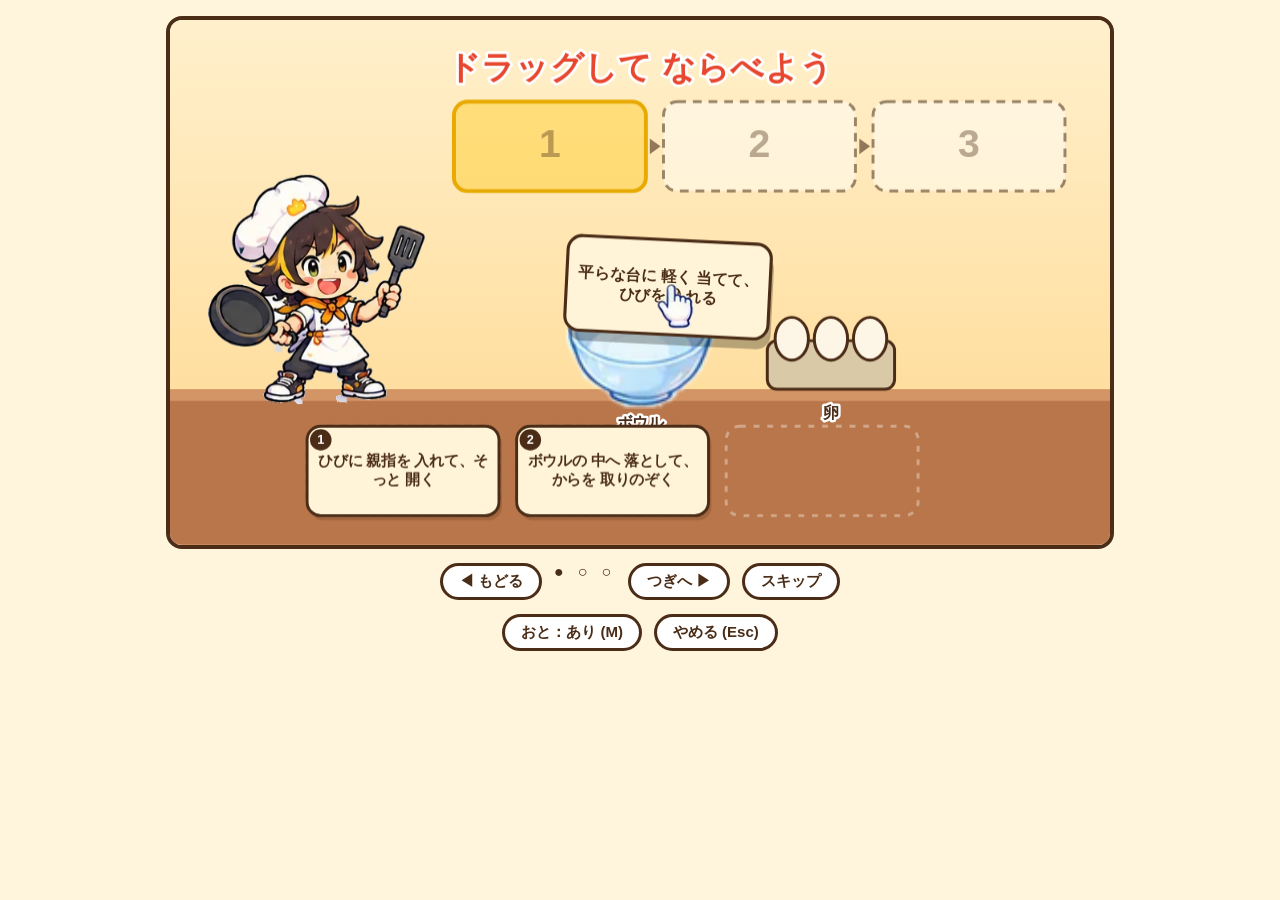
==== src/index.html @ 87131d26 "手順ならべをドラッグのカードゲームに、置いた手順を実演、正解の並びを見せる、初回チュートリアル Co-Authored-By: Claude Sonnet 5.5 <noreply@anthropic" ====
<!doctype html>
<html lang="ja">
<head>
  <meta charset="utf-8">
  <meta name="viewport" content="width=device-width, initial-scale=1">
  <title>チョ～集中！チョット調理ジャン！～チャッ！🔥カリッ！🍳パリッ！～</title>
  <link rel="stylesheet" href="style.css">
</head>
<body>
  <main class="app">

    <!-- 表紙 -->
    <section id="screen-cover" class="screen" aria-label="表紙">
      <h1 class="title logo-title"><img class="logo" src="../assets/ui/title_logo.png" alt="チョ～集中！チョット調理ジャン！～チャッ！🔥カリッ！🍳パリッ！～"></h1>
      <img class="hero" src="../assets/chars/hero_normal.png" alt="見習い料理人">
      <p class="how">
        料理の手順ごとに、①<b>手順を 正しい じゅんばんに ならべる</b> → ②食材モンスターが 矢印を<b>やって見せる</b>(音と ひかり) → ③つぎの小節で<b>まねして</b> 同じ矢印キーを おす、のくりかえし。<br>
        ぴったり押すと ダメージ、ミスすると 自分の体力が へるよ。ならべまちがえると、敵が 強くなるよ。
      </p>
      <div class="menu">
        <button id="btn-start" class="btn btn-main" type="button">はじめる</button>
        <button id="btn-tutorial" class="btn btn-sub" type="button">あそびかた</button>
        <button id="btn-mute" class="btn btn-sub" type="button">おと：あり</button>
      </div>
      <div class="offset" role="group" aria-label="タイミング調整">
        <span>タイミング調整</span>
        <button id="btn-offset-down" class="btn btn-small" type="button" aria-label="矢印をおそくする">おそく −</button>
        <output id="offset-value">0ms</output>
        <button id="btn-offset-up" class="btn btn-small btn-sub" type="button" aria-label="矢印をはやくする">はやく ＋</button>
      </div>
      <p class="note">曲のリズムと、矢印のタイミングが ずれて感じるときに、10ミリ秒ずつ直せるよ。</p>
      <p id="best" class="note"></p>
      <p class="note">やめるときは Esc キー。画面を クリックすると おとが ならせるよ。</p>
    </section>

    <!-- 遊ぶ画面 -->
    <section id="screen-play" class="screen" aria-label="プレイ" hidden>
      <canvas id="stage" width="960" height="540"></canvas>
      <div id="tut-bar" class="menu" hidden>
        <button id="tut-prev" class="btn btn-small" type="button">◀ もどる</button>
        <span id="tut-dots" class="tut-dots" aria-hidden="true"></span>
        <button id="tut-next" class="btn btn-main btn-small" type="button">つぎへ ▶</button>
        <button id="tut-skip" class="btn btn-small" type="button">スキップ</button>
      </div>
      <section id="quiz" class="quiz" aria-live="polite" hidden>
        <p class="quiz-head"><span id="quiz-step" class="quiz-step"></span><span id="quiz-left" class="quiz-left"></span></p>
        <p id="quiz-q" class="quiz-q"></p>
        <div id="quiz-feedback" hidden>
          <p id="quiz-verdict" class="verdict"></p>
          <p id="quiz-fail" class="quiz-fail"></p>
          <p id="quiz-reason" class="quiz-reason"></p>
          <button id="btn-quiz-next" class="btn btn-main btn-small" type="button">つぎへ (Enter)</button>
        </div>
      </section>
      <div class="menu">
        <button id="btn-mute-play" class="btn btn-small" type="button">おと：あり (M)</button>
        <button id="btn-quit" class="btn btn-small" type="button">やめる (Esc)</button>
      </div>
    </section>

    <!-- 結果画面 -->
    <section id="screen-result" class="screen" aria-label="結果" hidden>
      <h2 id="r-title" class="title"></h2>
      <img id="r-hero" class="hero" src="../assets/chars/hero_win.png" alt="">
      <p id="r-rank" class="rank"></p>
      <dl class="scores">
        <div><dt>とくてん</dt><dd id="r-score"></dd></div>
        <div><dt>パーフェクト</dt><dd id="r-perfect"></dd></div>
        <div><dt>グッド</dt><dd id="r-good"></dd></div>
        <div><dt>ミス</dt><dd id="r-miss"></dd></div>
        <div><dt>さいだいコンボ</dt><dd id="r-combo"></dd></div>
        <div><dt>手順えらび</dt><dd id="r-quiz"></dd></div>
        <div><dt>調理の しっぱい</dt><dd id="r-cook"></dd></div>
        <div><dt>さいこうとくてん</dt><dd id="r-best"></dd></div>
      </dl>
      <p id="r-record" class="record" hidden>しんきろく！</p>
      <section class="review" aria-label="ふりかえり">
        <h3>ふりかえり</h3>
        <ul id="r-review"></ul>
        <h3>ワンポイント</h3>
        <ul id="r-tips"></ul>
      </section>
      <div class="menu">
        <button id="btn-again" class="btn btn-main" type="button">もういちど</button>
        <button id="btn-cover" class="btn btn-sub" type="button">ひょうしへ</button>
      </div>
    </section>

  </main>
  <script type="module" src="main.js"></script>
</body>
</html>
---- src/style.css ----
:root {
  --bg: #fff4dc;
  --ink: #4a2c17;
  --main: #ff8a3d;
  --sub: #ffffff;
  --accent: #e8472f;
}

* { box-sizing: border-box; }

html, body {
  margin: 0;
  min-height: 100%;
  background: var(--bg);
  color: var(--ink);
  font-family: "Hiragino Maru Gothic ProN", "Yu Gothic UI", "Meiryo", sans-serif;
}

.app {
  max-width: 980px;
  margin: 0 auto;
  padding: 16px;
}

.screen {
  display: flex;
  flex-direction: column;
  align-items: center;
  gap: 14px;
  text-align: center;
}

.screen[hidden] { display: none; }

.title {
  margin: 8px 0 0;
  font-size: clamp(26px, 5vw, 44px);
  line-height: 1.3;
  color: var(--accent);
  text-shadow: 2px 2px 0 #fff;
}

.title .sub {
  font-size: 0.6em;
  color: var(--ink);
}

.hero {
  height: 220px;
  width: auto;
}

.how {
  max-width: 640px;
  margin: 0;
  line-height: 1.8;
}

.menu, .buttons {
  display: flex;
  gap: 12px;
  flex-wrap: wrap;
  justify-content: center;
}

.btn {
  font: inherit;
  font-size: 20px;
  font-weight: bold;
  padding: 12px 28px;
  border: 3px solid var(--ink);
  border-radius: 999px;
  cursor: pointer;
  color: var(--ink);
}

.btn-main { background: var(--main); }
.btn-sub { background: var(--sub); }
.btn:focus-visible { outline: 4px solid #2f7bff; outline-offset: 2px; }
.btn:hover { filter: brightness(1.05); }

.offset {
  display: flex;
  align-items: center;
  gap: 10px;
  flex-wrap: wrap;
  justify-content: center;
  font-weight: bold;
}

.offset output {
  min-width: 5em;
  text-align: center;
}

.btn-small {
  font-size: 15px;
  padding: 6px 16px;
  background: var(--sub);
}

.note {
  margin: 0;
  font-size: 14px;
  opacity: 0.8;
}

#stage {
  /* 下に「えらぶ」画面を出す場所をあけて、ぜんぶが画面に入るようにする */
  width: min(100%, 960px, calc((100vh - 300px) * 16 / 9));
  height: auto;
  aspect-ratio: 16 / 9;
  border: 4px solid var(--ink);
  border-radius: 16px;
  background: #fff;
}

.rank {
  margin: 0;
  font-size: 72px;
  font-weight: bold;
  color: var(--accent);
  text-shadow: 3px 3px 0 #fff;
}

.scores {
  display: grid;
  grid-template-columns: repeat(2, minmax(0, 1fr));
  gap: 8px 24px;
  margin: 0;
  padding: 12px 20px;
  background: #fff;
  border: 3px solid var(--ink);
  border-radius: 16px;
}

.scores div { display: flex; justify-content: space-between; gap: 16px; }
.scores dt { font-weight: bold; }
.scores dd { margin: 0; }

.record {
  margin: 0;
  font-size: 24px;
  font-weight: bold;
  color: var(--accent);
}

.quiz {
  width: min(100%, 960px);
  padding: 14px 18px;
  background: #fff4d8;
  border: 3px solid var(--ink);
  border-radius: 18px;
  text-align: left;
}

.quiz p { margin: 0; }
.quiz-step { font-size: 14px; font-weight: bold; color: var(--accent); }
.quiz-q { font-size: 20px; font-weight: bold; margin: 2px 0 8px; }

.quiz-choices {
  display: grid;
  grid-template-columns: repeat(3, minmax(0, 1fr));
  gap: 10px;
  margin: 0;
  padding: 0;
  list-style: none;
}

.choice {
  display: flex;
  align-items: center;
  gap: 8px;
  width: 100%;
  min-height: 64px;
  padding: 8px 12px;
  font: inherit;
  font-size: 16px;
  font-weight: bold;
  text-align: left;
  color: var(--ink);
  background: #fff;
  border: 3px solid var(--ink);
  border-radius: 14px;
  cursor: pointer;
}

.choice:hover:not(:disabled) { background: #ffe9b8; }
.choice:focus-visible { outline: 4px solid #2f7bff; outline-offset: 2px; }
.choice:disabled { cursor: default; opacity: 0.55; }
.choice.ok { opacity: 1; background: #d8f5d0; }
.choice.ng { opacity: 1; background: #ffd9d4; }

.choice .num {
  flex: none;
  display: grid;
  place-items: center;
  width: 28px;
  height: 28px;
  color: #fff;
  background: var(--ink);
  border-radius: 50%;
}

.verdict { font-size: 22px; font-weight: bold; }
.verdict.ok { color: #2f9e44; }
.verdict.ng { color: var(--accent); }
.quiz-fail { font-weight: bold; }
.quiz-reason { margin: 4px 0 10px !important; line-height: 1.6; }

.review {
  width: min(100%, 640px);
  padding: 8px 18px 12px;
  background: #fff;
  border: 3px solid var(--ink);
  border-radius: 16px;
  text-align: left;
}

.review h3 { margin: 10px 0 4px; font-size: 16px; color: var(--accent); }
.review ul { margin: 0; padding-left: 0; list-style: none; line-height: 1.6; font-size: 14px; }
.review li { margin-bottom: 6px; }
.review li strong { display: block; }
.review li.ng strong { color: var(--accent); }
.review li.ok strong { color: #2f9e44; }

@media (max-width: 700px) {
  .quiz-choices { grid-template-columns: 1fr; }
}

.quiz-guide { margin: 8px 0 !important; font-size: 14px; }
.quiz-answer { margin-top: 4px !important; line-height: 1.6; font-weight: bold; }
.choice .txt { flex: 1; }
.choice .order { flex: none; font-size: 13px; color: var(--accent); }
.choice.picked { background: #fff1c2; opacity: 1; }

.quiz-choices li { position: relative; }
.choice .order { font-size: 12px; }

.quiz-head { display: flex; justify-content: space-between; align-items: center; gap: 12px; flex-wrap: wrap; }
.quiz-left {
  padding: 2px 12px;
  font-size: 14px;
  font-weight: bold;
  color: #fff;
  background: var(--accent);
  border-radius: 999px;
}

.logo-title { margin: 0; line-height: 0; }
.logo { width: min(100%, 400px); height: auto; image-rendering: auto; }

#stage { touch-action: none; }

.tut-dots { letter-spacing: 0.3em; font-weight: bold; }

[hidden] { display: none !important; }
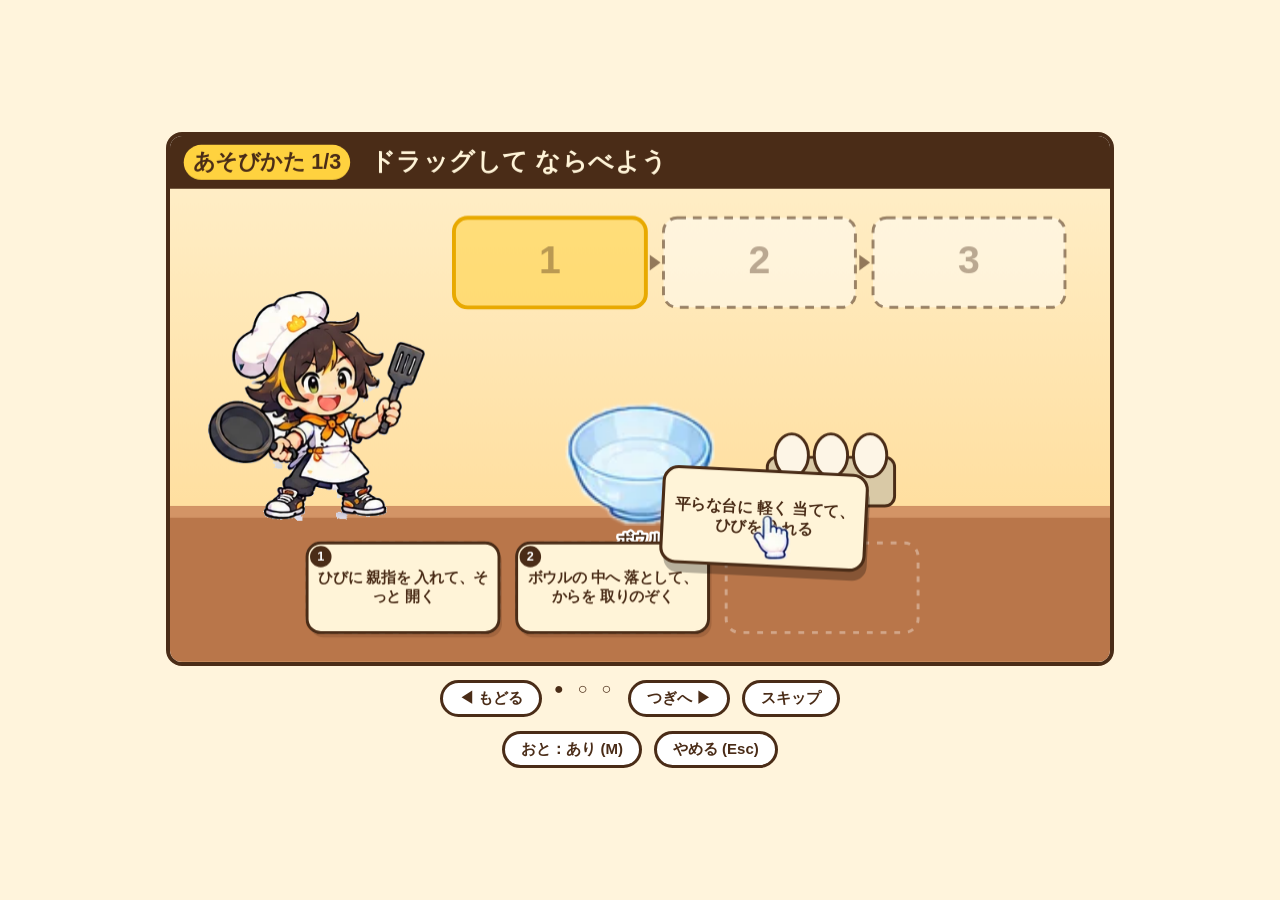
==== commit 34ac20e2: "問題文の修正、表紙の簡素化、サポートページ、チュートリアル大見出し、画面の中央そろえ Co-Authored-By: Claude Sonnet 5.5 <noreply@anthropic.com>" ====
--- a/src/index.html
+++ b/src/index.html
@@ -13,24 +13,24 @@
     <section id="screen-cover" class="screen" aria-label="表紙">
       <h1 class="title logo-title"><img class="logo" src="../assets/ui/title_logo.png" alt="チョ～集中！チョット調理ジャン！～チャッ！🔥カリッ！🍳パリッ！～"></h1>
       <img class="hero" src="../assets/chars/hero_normal.png" alt="見習い料理人">
-      <p class="how">
-        料理の手順ごとに、①<b>手順を 正しい じゅんばんに ならべる</b> → ②食材モンスターが 矢印を<b>やって見せる</b>(音と ひかり) → ③つぎの小節で<b>まねして</b> 同じ矢印キーを おす、のくりかえし。<br>
-        ぴったり押すと ダメージ、ミスすると 自分の体力が へるよ。ならべまちがえると、敵が 強くなるよ。
-      </p>
       <div class="menu">
         <button id="btn-start" class="btn btn-main" type="button">はじめる</button>
         <button id="btn-tutorial" class="btn btn-sub" type="button">あそびかた</button>
-        <button id="btn-mute" class="btn btn-sub" type="button">おと：あり</button>
       </div>
-      <div class="offset" role="group" aria-label="タイミング調整">
-        <span>タイミング調整</span>
-        <button id="btn-offset-down" class="btn btn-small" type="button" aria-label="矢印をおそくする">おそく −</button>
-        <output id="offset-value">0ms</output>
-        <button id="btn-offset-up" class="btn btn-small btn-sub" type="button" aria-label="矢印をはやくする">はやく ＋</button>
+      <div class="menu menu-sub">
+        <button id="btn-mute" class="btn btn-small" type="button">おと：あり</button>
+        <a class="btn btn-small" href="../support.html">サポート</a>
+        <details class="settings">
+          <summary class="btn btn-small">せってい</summary>
+          <div class="offset" role="group" aria-label="タイミング調整">
+            <span>タイミング調整</span>
+            <button id="btn-offset-down" class="btn btn-small" type="button" aria-label="矢印をおそくする">おそく −</button>
+            <output id="offset-value">0ms</output>
+            <button id="btn-offset-up" class="btn btn-small" type="button" aria-label="矢印をはやくする">はやく ＋</button>
+          </div>
+        </details>
       </div>
-      <p class="note">曲のリズムと、矢印のタイミングが ずれて感じるときに、10ミリ秒ずつ直せるよ。</p>
       <p id="best" class="note"></p>
-      <p class="note">やめるときは Esc キー。画面を クリックすると おとが ならせるよ。</p>
     </section>
 
     <!-- 遊ぶ画面 -->
--- a/src/style.css
+++ b/src/style.css
@@ -255,3 +255,21 @@
 .tut-dots { letter-spacing: 0.3em; font-weight: bold; }
 
 [hidden] { display: none !important; }
+
+/* 画面の まんなかに、そろえる(表紙・チュートリアル・プレイ・結果) */
+html, body { min-height: 100%; }
+body { min-height: 100vh; }
+.app {
+  min-height: 100vh;
+  display: flex;
+  flex-direction: column;
+  justify-content: center;
+}
+
+.menu-sub { align-items: flex-start; }
+.btn-small, a.btn { text-decoration: none; }
+a.btn { display: inline-block; background: var(--sub); }
+.settings summary { list-style: none; cursor: pointer; display: inline-block; background: var(--sub); }
+.settings summary::-webkit-details-marker { display: none; }
+.settings[open] { flex-basis: 100%; text-align: center; }
+.settings .offset { margin-top: 10px; }
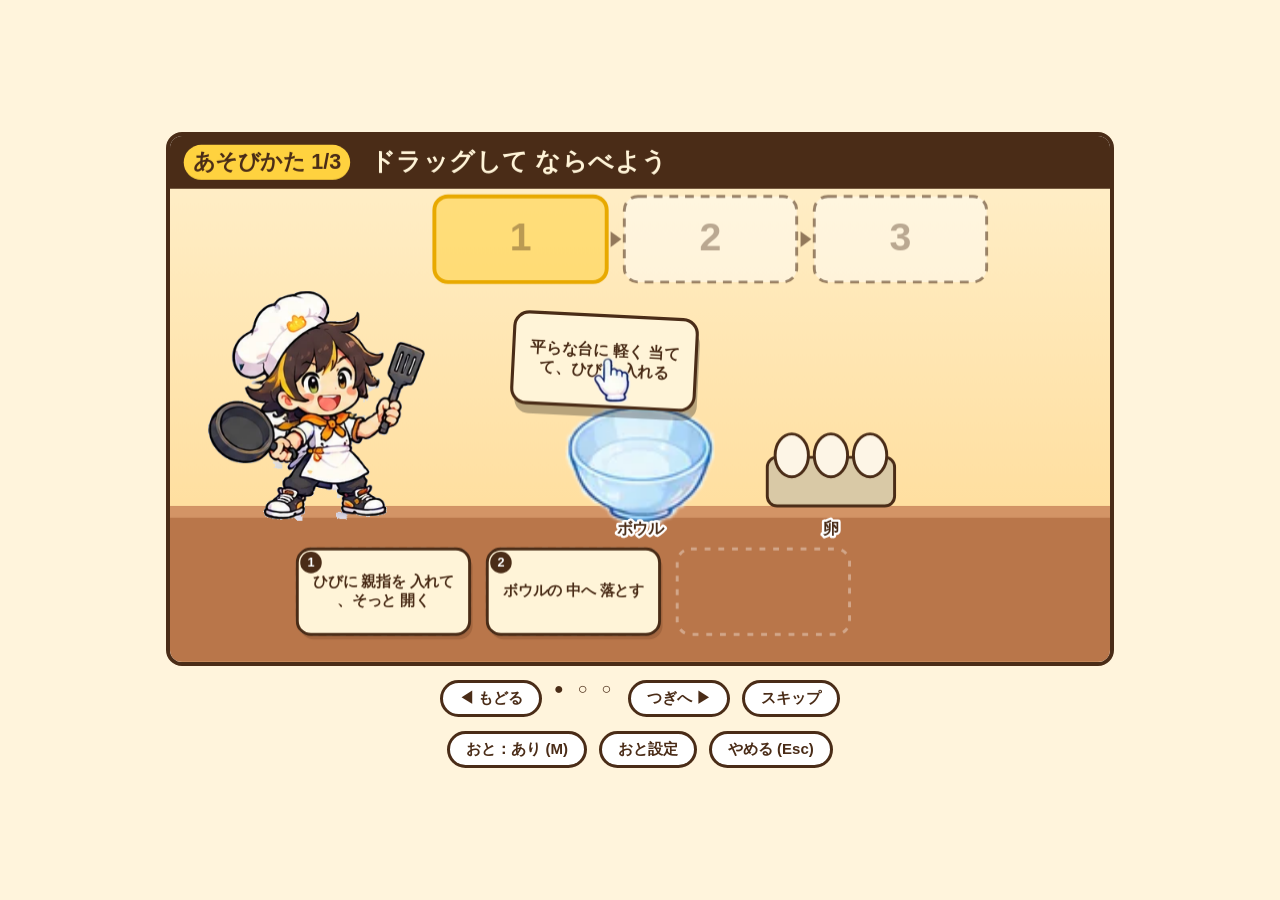
==== commit e17fdd2f: "wip: 音の設定・カード配置・失敗の札" ====
--- a/src/index.html
+++ b/src/index.html
@@ -19,6 +19,7 @@
       </div>
       <div class="menu menu-sub">
         <button id="btn-mute" class="btn btn-small" type="button">おと：あり</button>
+        <button id="btn-sound" class="btn btn-small" type="button">おと設定</button>
         <a class="btn btn-small" href="../support.html">サポート</a>
         <details class="settings">
           <summary class="btn btn-small">せってい</summary>
@@ -54,6 +55,7 @@
       </section>
       <div class="menu">
         <button id="btn-mute-play" class="btn btn-small" type="button">おと：あり (M)</button>
+        <button id="btn-sound-play" class="btn btn-small" type="button">おと設定</button>
         <button id="btn-quit" class="btn btn-small" type="button">やめる (Esc)</button>
       </div>
     </section>
@@ -87,6 +89,15 @@
     </section>
 
   </main>
+  <dialog id="dlg-sound" class="dialog" aria-labelledby="dlg-sound-title">
+    <p id="dlg-sound-title" class="dlg-title">おとの せってい</p>
+    <div class="vols">
+      <label class="vol"><span>BGM</span><input id="vol-bgm" type="range" min="0" max="100" step="1"><output></output></label>
+      <label class="vol"><span>リズム</span><input id="vol-rhythm" type="range" min="0" max="100" step="1"><output></output></label>
+      <label class="vol"><span>こうかおん</span><input id="vol-se" type="range" min="0" max="100" step="1"><output></output></label>
+    </div>
+    <button id="btn-sound-close" class="btn btn-main btn-small" type="button">もどる</button>
+  </dialog>
   <script type="module" src="main.js"></script>
 </body>
 </html>
--- a/src/style.css
+++ b/src/style.css
@@ -273,3 +273,19 @@
 .settings summary::-webkit-details-marker { display: none; }
 .settings[open] { flex-basis: 100%; text-align: center; }
 .settings .offset { margin-top: 10px; }
+
+.dialog {
+  width: min(92vw, 420px);
+  padding: 18px 22px;
+  color: var(--ink);
+  background: #fff4d8;
+  border: 4px solid var(--ink);
+  border-radius: 18px;
+  font: inherit;
+}
+.dialog::backdrop { background: rgba(74, 44, 23, 0.45); }
+.dlg-title { margin: 0 0 12px; font-size: 20px; font-weight: bold; color: var(--accent); }
+.vols { display: grid; gap: 14px; margin-bottom: 16px; }
+.vol { display: grid; grid-template-columns: 6em 1fr 2.4em; align-items: center; gap: 10px; font-weight: bold; }
+.vol input[type="range"] { width: 100%; accent-color: var(--accent); }
+.vol output { text-align: right; font-variant-numeric: tabular-nums; }
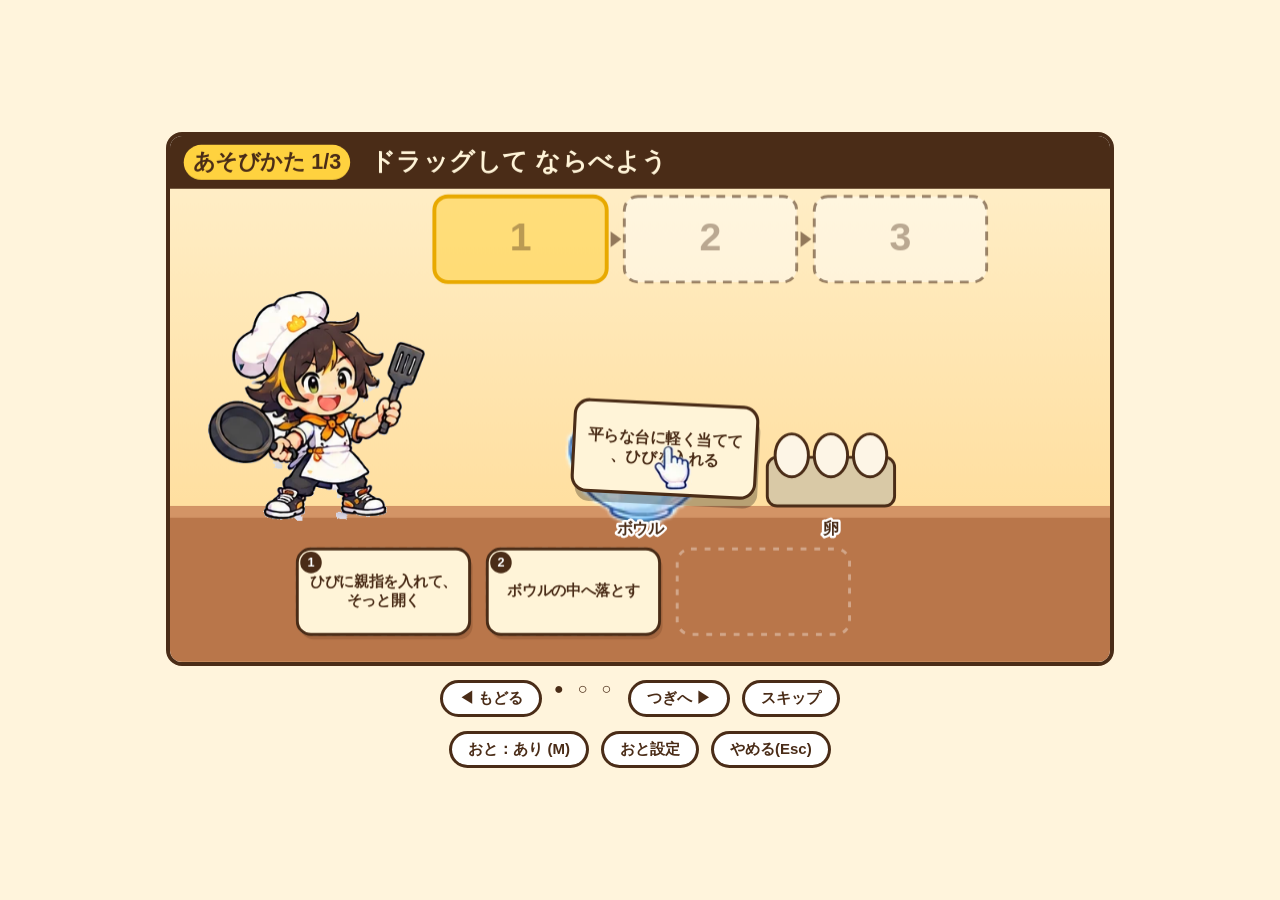
==== commit a7ccf786: "音の設定(BGM/リズム/こうかおん)、手順ならべの配置見直し、効果音、休みの音を大きく、失敗の札の位置、文の空白・句読点の削減、つぎの敵の常時表示 Co-Authored-By: Claude So" ====
--- a/src/index.html
+++ b/src/index.html
@@ -50,13 +50,13 @@
           <p id="quiz-verdict" class="verdict"></p>
           <p id="quiz-fail" class="quiz-fail"></p>
           <p id="quiz-reason" class="quiz-reason"></p>
-          <button id="btn-quiz-next" class="btn btn-main btn-small" type="button">つぎへ (Enter)</button>
+          <button id="btn-quiz-next" class="btn btn-main btn-small" type="button">つぎへ(Enter)</button>
         </div>
       </section>
       <div class="menu">
-        <button id="btn-mute-play" class="btn btn-small" type="button">おと：あり (M)</button>
+        <button id="btn-mute-play" class="btn btn-small" type="button">おと：あり(M)</button>
         <button id="btn-sound-play" class="btn btn-small" type="button">おと設定</button>
-        <button id="btn-quit" class="btn btn-small" type="button">やめる (Esc)</button>
+        <button id="btn-quit" class="btn btn-small" type="button">やめる(Esc)</button>
       </div>
     </section>
 
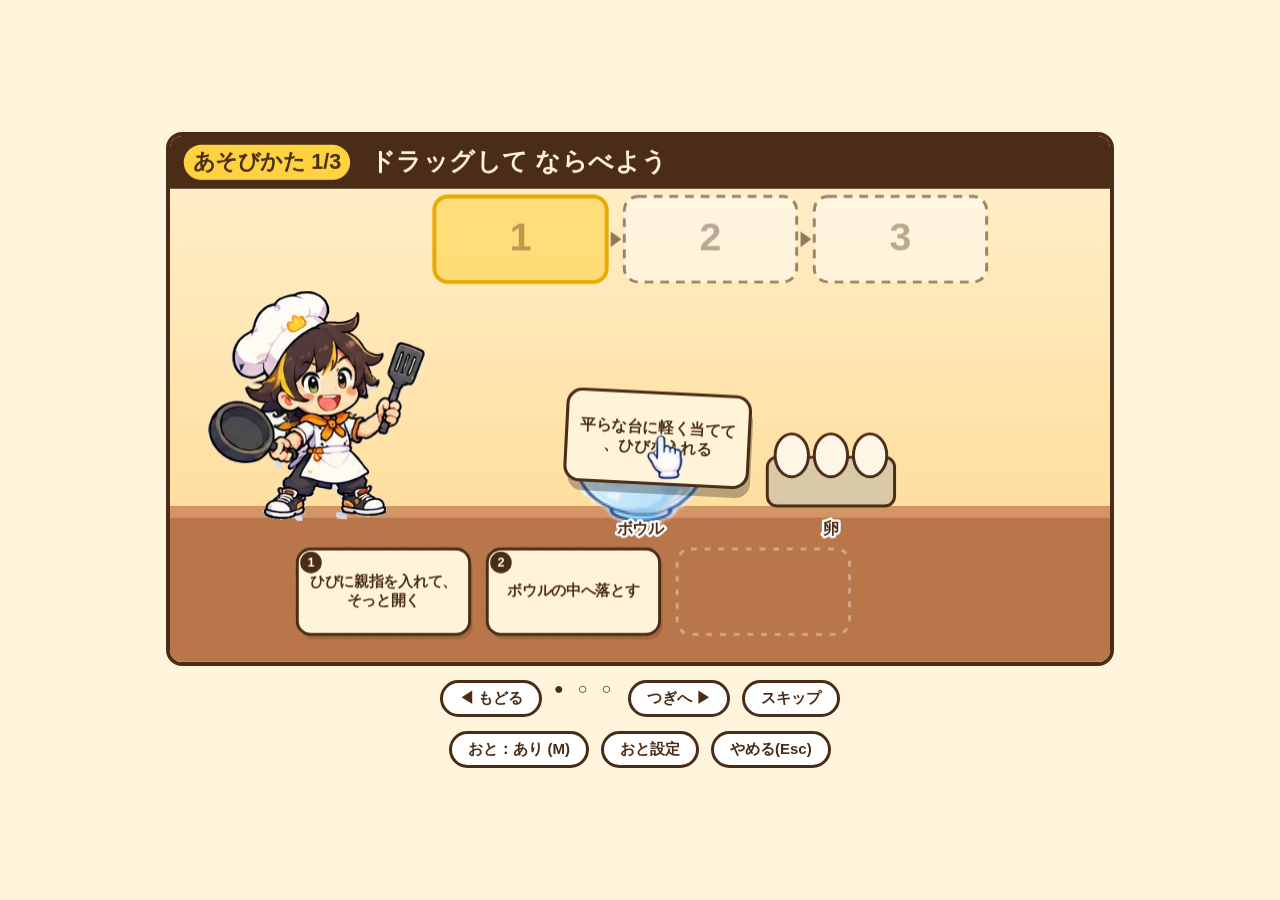
==== commit dba45fdb: "裏拍は使わない敵では鳴らさない、強くなる説明を復元、まちがえた分だけ強く(卵は7%)、敵を倒した成功演出 Co-Authored-By: Claude Sonnet 5.5 <noreply@anth" ====
--- a/src/index.html
+++ b/src/index.html
@@ -49,6 +49,7 @@
         <div id="quiz-feedback" hidden>
           <p id="quiz-verdict" class="verdict"></p>
           <p id="quiz-fail" class="quiz-fail"></p>
+          <p id="quiz-power" class="quiz-power" hidden></p>
           <p id="quiz-reason" class="quiz-reason"></p>
           <button id="btn-quiz-next" class="btn btn-main btn-small" type="button">つぎへ(Enter)</button>
         </div>
--- a/src/style.css
+++ b/src/style.css
@@ -289,3 +289,5 @@
 .vol { display: grid; grid-template-columns: 6em 1fr 2.4em; align-items: center; gap: 10px; font-weight: bold; }
 .vol input[type="range"] { width: 100%; accent-color: var(--accent); }
 .vol output { text-align: right; font-variant-numeric: tabular-nums; }
+
+.quiz-power { margin: 4px 0 !important; padding: 4px 12px; font-size: 18px; font-weight: bold; color: #fff; background: var(--accent); border-radius: 12px; display: inline-block; }
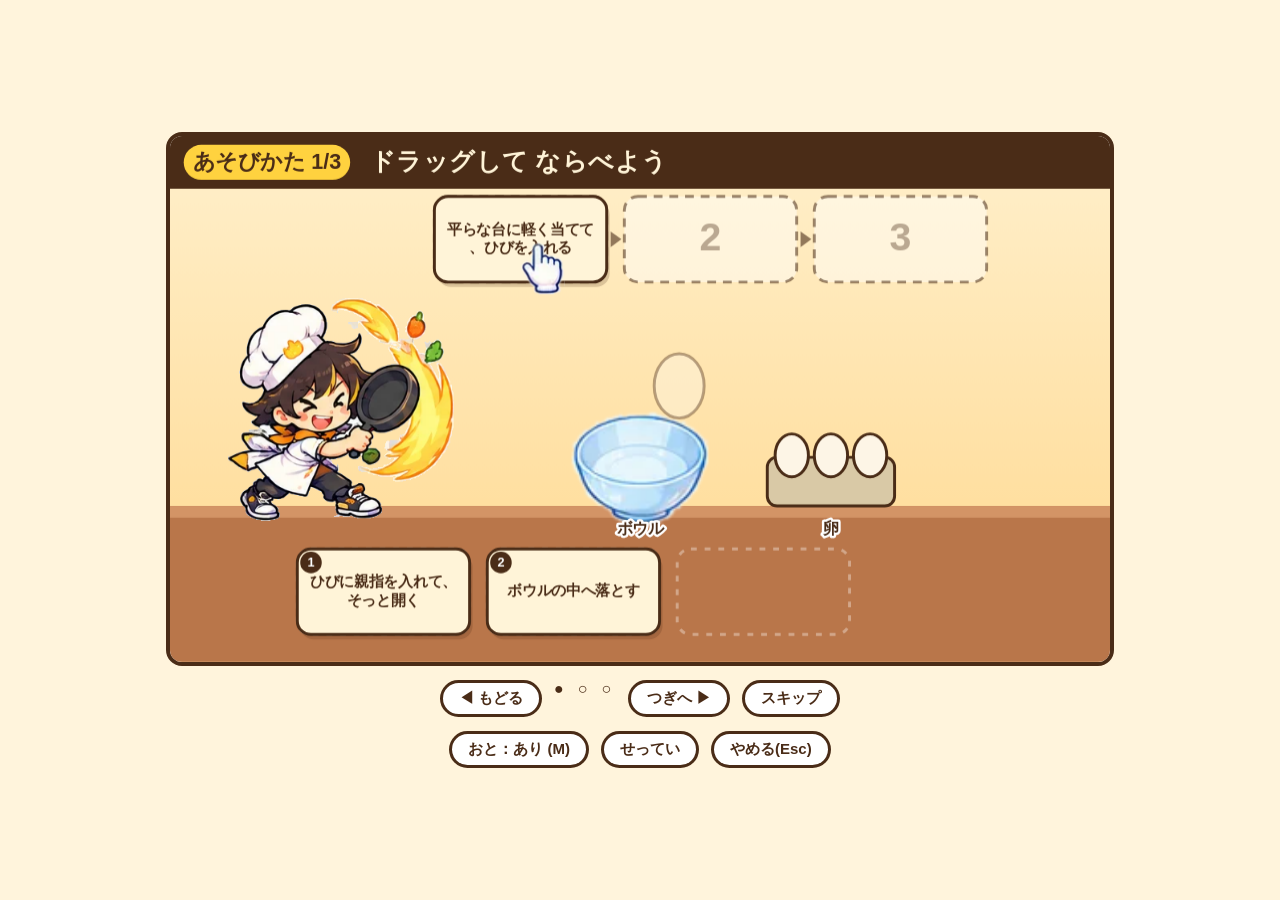
==== commit 46873fa8: "続きから・はじめから、設定の統合(タイミングもバー)、一時停止、つぎへをcanvasへ、まちがえた見た目の引きつぎ、ピポパプ/コッの音、サポートの漢字 Co-Authored-By: Claude S" ====
--- a/src/index.html
+++ b/src/index.html
@@ -14,22 +14,14 @@
       <h1 class="title logo-title"><img class="logo" src="../assets/ui/title_logo.png" alt="チョ～集中！チョット調理ジャン！～チャッ！🔥カリッ！🍳パリッ！～"></h1>
       <img class="hero" src="../assets/chars/hero_normal.png" alt="見習い料理人">
       <div class="menu">
-        <button id="btn-start" class="btn btn-main" type="button">はじめる</button>
+        <button id="btn-start" class="btn btn-main" type="button">はじめから</button>
+        <button id="btn-continue" class="btn btn-main" type="button" hidden>つづきから</button>
         <button id="btn-tutorial" class="btn btn-sub" type="button">あそびかた</button>
       </div>
       <div class="menu menu-sub">
         <button id="btn-mute" class="btn btn-small" type="button">おと：あり</button>
-        <button id="btn-sound" class="btn btn-small" type="button">おと設定</button>
+        <button id="btn-sound" class="btn btn-small" type="button">せってい</button>
         <a class="btn btn-small" href="../support.html">サポート</a>
-        <details class="settings">
-          <summary class="btn btn-small">せってい</summary>
-          <div class="offset" role="group" aria-label="タイミング調整">
-            <span>タイミング調整</span>
-            <button id="btn-offset-down" class="btn btn-small" type="button" aria-label="矢印をおそくする">おそく −</button>
-            <output id="offset-value">0ms</output>
-            <button id="btn-offset-up" class="btn btn-small" type="button" aria-label="矢印をはやくする">はやく ＋</button>
-          </div>
-        </details>
       </div>
       <p id="best" class="note"></p>
     </section>
@@ -51,12 +43,11 @@
           <p id="quiz-fail" class="quiz-fail"></p>
           <p id="quiz-power" class="quiz-power" hidden></p>
           <p id="quiz-reason" class="quiz-reason"></p>
-          <button id="btn-quiz-next" class="btn btn-main btn-small" type="button">つぎへ(Enter)</button>
         </div>
       </section>
       <div class="menu">
         <button id="btn-mute-play" class="btn btn-small" type="button">おと：あり(M)</button>
-        <button id="btn-sound-play" class="btn btn-small" type="button">おと設定</button>
+        <button id="btn-sound-play" class="btn btn-small" type="button">せってい</button>
         <button id="btn-quit" class="btn btn-small" type="button">やめる(Esc)</button>
       </div>
     </section>
@@ -91,13 +82,18 @@
 
   </main>
   <dialog id="dlg-sound" class="dialog" aria-labelledby="dlg-sound-title">
-    <p id="dlg-sound-title" class="dlg-title">おとの せってい</p>
+    <p id="dlg-sound-title" class="dlg-title">せってい</p>
     <div class="vols">
       <label class="vol"><span>BGM</span><input id="vol-bgm" type="range" min="0" max="100" step="1"><output></output></label>
       <label class="vol"><span>リズム</span><input id="vol-rhythm" type="range" min="0" max="100" step="1"><output></output></label>
       <label class="vol"><span>こうかおん</span><input id="vol-se" type="range" min="0" max="100" step="1"><output></output></label>
+      <label class="vol"><span>タイミング</span><input id="set-offset" type="range" min="-200" max="200" step="10"><output></output></label>
     </div>
-    <button id="btn-sound-close" class="btn btn-main btn-small" type="button">もどる</button>
+    <p id="offset-note" class="note">タイミング:＋で 矢印が はやく、−で おそく なるよ。</p>
+    <div class="buttons">
+      <button id="btn-sound-reset" class="btn btn-sub btn-small" type="button">初期設定にもどす</button>
+      <button id="btn-sound-close" class="btn btn-main btn-small" type="button">もどる</button>
+    </div>
   </dialog>
   <script type="module" src="main.js"></script>
 </body>
--- a/src/style.css
+++ b/src/style.css
@@ -291,3 +291,9 @@
 .vol output { text-align: right; font-variant-numeric: tabular-nums; }
 
 .quiz-power { margin: 4px 0 !important; padding: 4px 12px; font-size: 18px; font-weight: bold; color: #fff; background: var(--accent); border-radius: 12px; display: inline-block; }
+
+.vol { grid-template-columns: 6.4em 1fr 4.6em; }
+.dialog { width: min(92vw, 460px); }
+.dialog .note { margin: 0 0 14px; }
+.dialog .buttons { justify-content: space-between; }
+.vol input:disabled { opacity: 0.45; }
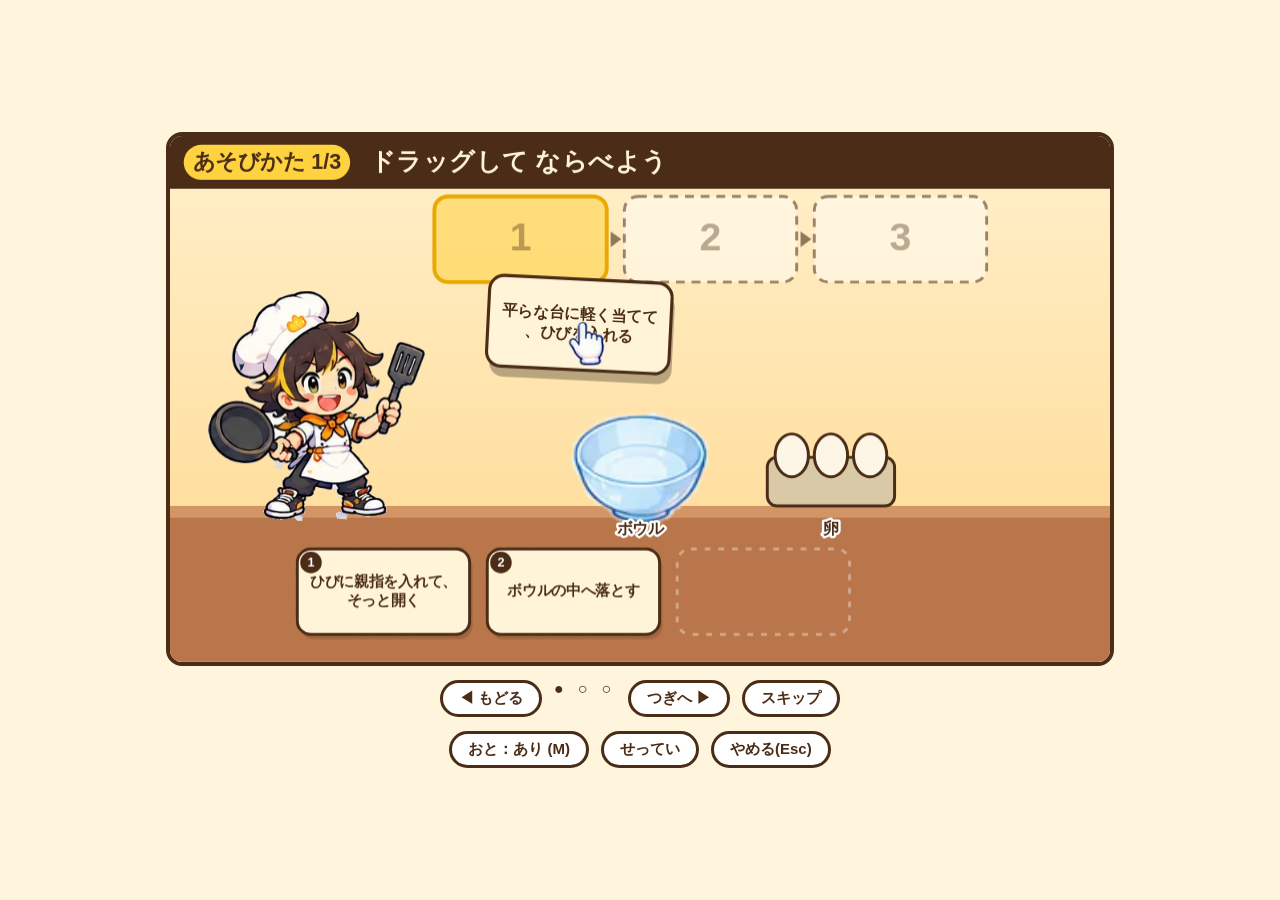
==== commit 9e9070e0: "表記の削除、失敗料理の引きつぎ、ポ/プの音、振り返りを読みやすく Co-Authored-By: Claude Sonnet 5.5 <noreply@anthropic.com>" ====
--- a/src/index.html
+++ b/src/index.html
@@ -89,7 +89,7 @@
       <label class="vol"><span>こうかおん</span><input id="vol-se" type="range" min="0" max="100" step="1"><output></output></label>
       <label class="vol"><span>タイミング</span><input id="set-offset" type="range" min="-200" max="200" step="10"><output></output></label>
     </div>
-    <p id="offset-note" class="note">タイミング:＋で 矢印が はやく、−で おそく なるよ。</p>
+    <p id="offset-note" class="note" hidden>タイミングは、表紙で かえられるよ。</p>
     <div class="buttons">
       <button id="btn-sound-reset" class="btn btn-sub btn-small" type="button">初期設定にもどす</button>
       <button id="btn-sound-close" class="btn btn-main btn-small" type="button">もどる</button>
--- a/src/style.css
+++ b/src/style.css
@@ -297,3 +297,14 @@
 .dialog .note { margin: 0 0 14px; }
 .dialog .buttons { justify-content: space-between; }
 .vol input:disabled { opacity: 0.45; }
+
+.review ul > li { margin-bottom: 14px; padding-bottom: 10px; border-bottom: 2px dashed #e8d6b8; }
+.review ul > li:last-child { border-bottom: 0; }
+.review li strong { font-size: 16px; }
+.review p { margin: 4px 0; }
+.review .rv-q { font-weight: bold; }
+.review .rv-fail { color: var(--accent); }
+.review .rv-label { margin-top: 8px; font-size: 13px; font-weight: bold; opacity: 0.7; }
+.review .rv-steps { margin: 2px 0 6px; padding-left: 1.6em; line-height: 1.7; font-size: 14px; list-style: decimal; }
+.review .rv-steps li { margin: 0; }
+.review .rv-reason { padding: 6px 10px; line-height: 1.7; background: #fff4d8; border-radius: 10px; font-size: 14px; }
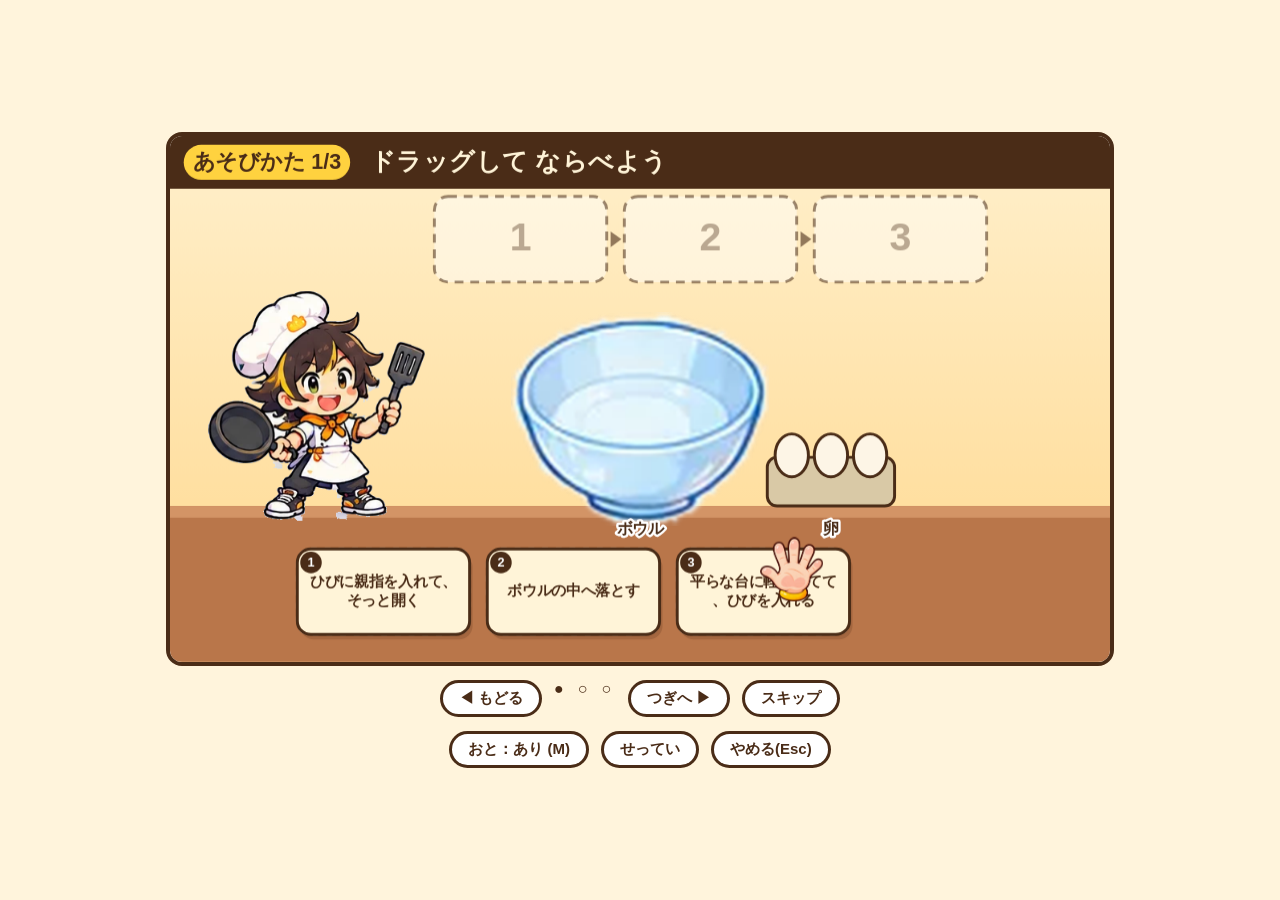
==== commit 51fcb5f0: "コンソメスープを実装(料理えらび・料理ごとの成績とつづきから)、料理の絵を大きく調整 Co-Authored-By: Claude Sonnet 5.5 <noreply@anthropic.com>" ====
--- a/src/index.html
+++ b/src/index.html
@@ -14,8 +14,7 @@
       <h1 class="title logo-title"><img class="logo" src="../assets/ui/title_logo.png" alt="チョ～集中！チョット調理ジャン！～チャッ！🔥カリッ！🍳パリッ！～"></h1>
       <img class="hero" src="../assets/chars/hero_normal.png" alt="見習い料理人">
       <div class="menu">
-        <button id="btn-start" class="btn btn-main" type="button">はじめから</button>
-        <button id="btn-continue" class="btn btn-main" type="button" hidden>つづきから</button>
+        <button id="btn-choose" class="btn btn-main" type="button">りょうりを えらぶ</button>
         <button id="btn-tutorial" class="btn btn-sub" type="button">あそびかた</button>
       </div>
       <div class="menu menu-sub">
@@ -81,6 +80,11 @@
     </section>
 
   </main>
+  <dialog id="dlg-recipe" class="dialog" aria-labelledby="dlg-recipe-title">
+    <p id="dlg-recipe-title" class="dlg-title">りょうりを えらぼう</p>
+    <div id="recipe-cards" class="recipe-cards"></div>
+    <button id="btn-recipe-close" class="btn btn-sub btn-small" type="button">もどる</button>
+  </dialog>
   <dialog id="dlg-sound" class="dialog" aria-labelledby="dlg-sound-title">
     <p id="dlg-sound-title" class="dlg-title">せってい</p>
     <div class="vols">
--- a/src/style.css
+++ b/src/style.css
@@ -308,3 +308,11 @@
 .review .rv-steps { margin: 2px 0 6px; padding-left: 1.6em; line-height: 1.7; font-size: 14px; list-style: decimal; }
 .review .rv-steps li { margin: 0; }
 .review .rv-reason { padding: 6px 10px; line-height: 1.7; background: #fff4d8; border-radius: 10px; font-size: 14px; }
+
+#dlg-recipe { width: min(94vw, 520px); }
+.recipe-cards { display: grid; gap: 12px; margin-bottom: 14px; }
+.recipe-card { padding: 12px 14px; background: #fff; border: 3px solid var(--ink); border-radius: 14px; text-align: left; }
+.recipe-card h3 { margin: 0 0 2px; font-size: 20px; color: var(--accent); }
+.recipe-foes { margin: 2px 0; font-size: 14px; }
+.recipe-card .note { margin: 2px 0 8px; }
+.recipe-card .buttons { justify-content: flex-start; }
